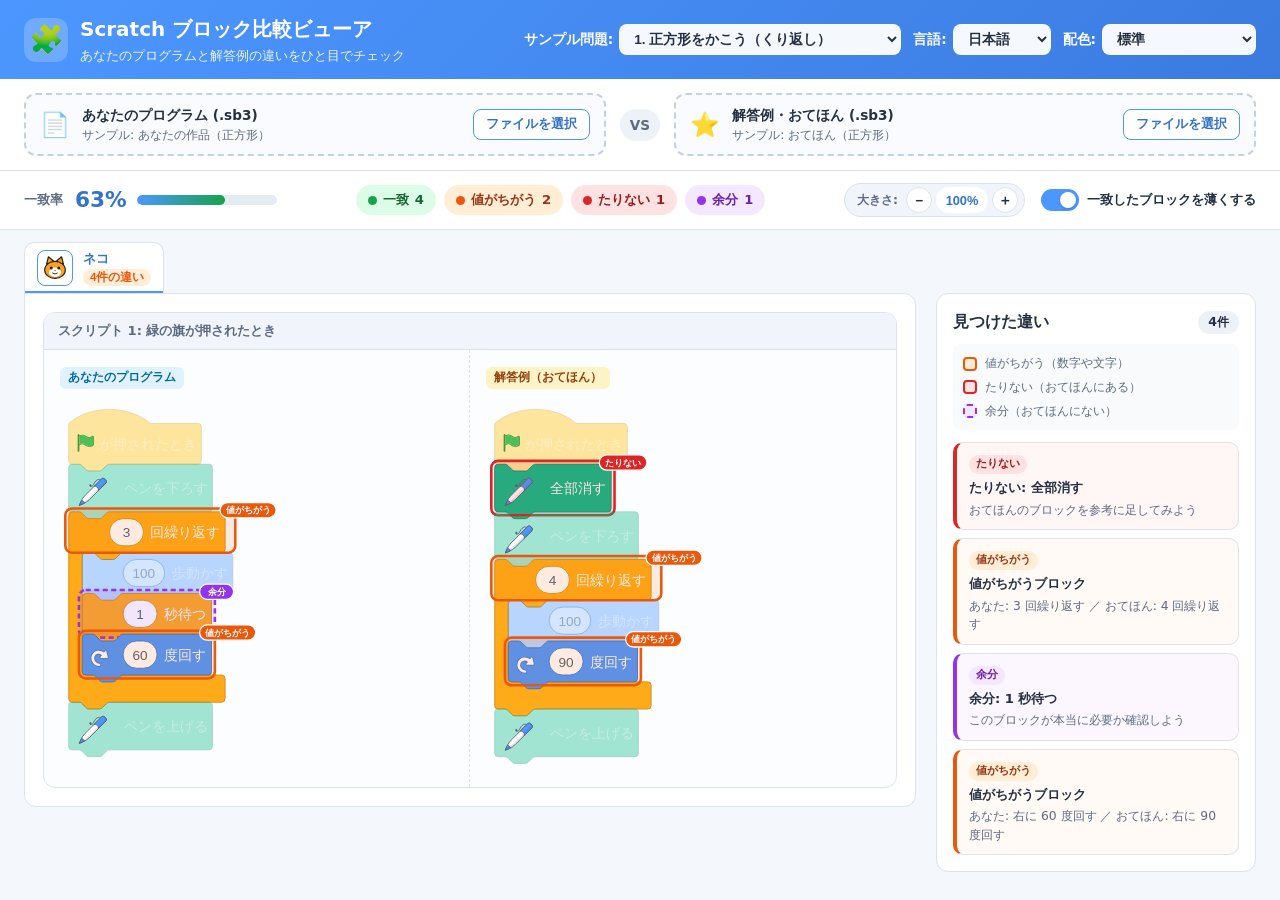
==== scratch_diff_viewer/index.html @ 514fda97 "Add files via upload" ====
<!DOCTYPE html>
<html lang="ja">
<head>
  <meta charset="UTF-8" />
  <meta name="viewport" content="width=device-width, initial-scale=1.0" />
  <title>Scratch ブロック比較ビューア</title>
  <link rel="stylesheet" href="styles.css" />
</head>
<body>
  <header class="app-header">
    <div class="header-left">
      <div class="logo-badge">
        <span class="logo-icon">🧩</span>
        <div>
          <h1>Scratch ブロック比較ビューア</h1>
          <p class="subtitle">あなたのプログラムと解答例の違いをひと目でチェック</p>
        </div>
      </div>
    </div>
    <div class="header-controls">
      <label class="control-group">
        <span>サンプル問題:</span>
        <select id="preset-select">
          <option value="square">1. 正方形をかこう（くり返し）</option>
          <option value="arrow_move">2. 矢印キーで動かそう（条件分岐）</option>
          <option value="coin_score">3. コインでスコアを増やそう（変数）</option>
        </select>
      </label>
      <label class="control-group">
        <span>言語:</span>
        <select id="lang-select">
          <option value="ja" selected>日本語</option>
          <option value="ja_hira">にほんご</option>
          <option value="en">English</option>
        </select>
      </label>
      <label class="control-group">
        <span>配色:</span>
        <select id="style-select">
          <option value="scratch3" selected>標準</option>
          <option value="scratch3-high-contrast">ハイコントラスト</option>
        </select>
      </label>
    </div>
  </header>

  <section class="upload-bar">
    <div class="drop-zone" id="student-drop-zone" data-role="student">
      <input type="file" id="student-file-input" accept=".sb3" hidden />
      <div class="drop-icon">📄</div>
      <div class="drop-text">
        <strong>あなたのプログラム (.sb3)</strong>
        <span id="student-file-name">サンプル: あなたの作品（正方形）</span>
      </div>
      <button type="button" class="btn-outline" id="student-browse-btn">ファイルを選択</button>
    </div>

    <div class="vs-badge">VS</div>

    <div class="drop-zone" id="model-drop-zone" data-role="model">
      <input type="file" id="model-file-input" accept=".sb3" hidden />
      <div class="drop-icon">⭐</div>
      <div class="drop-text">
        <strong>解答例・おてほん (.sb3)</strong>
        <span id="model-file-name">サンプル: おてほん（正方形）</span>
      </div>
      <button type="button" class="btn-outline" id="model-browse-btn">ファイルを選択</button>
    </div>
  </section>

  <section class="summary-bar" id="summary-bar">
    <div class="score-box">
      <div class="score-label">一致率</div>
      <div class="score-value-row">
        <span class="score-number" id="match-rate">--%</span>
        <div class="progress-track">
          <div class="progress-fill" id="match-progress" style="width: 0%"></div>
        </div>
      </div>
    </div>

    <div class="stat-pills">
      <div class="stat-pill stat-match">
        <span class="dot"></span>
        <span>一致</span>
        <strong id="count-match">0</strong>
      </div>
      <div class="stat-pill stat-diff-param">
        <span class="dot"></span>
        <span>値がちがう</span>
        <strong id="count-diff-param">0</strong>
      </div>
      <div class="stat-pill stat-missing">
        <span class="dot"></span>
        <span>たりない</span>
        <strong id="count-missing">0</strong>
      </div>
      <div class="stat-pill stat-extra">
        <span class="dot"></span>
        <span>余分</span>
        <strong id="count-extra">0</strong>
      </div>
    </div>

    <div class="view-toggles">
      <div class="zoom-controls" aria-label="ブロックの大きさ">
        <span class="zoom-label">大きさ:</span>
        <button type="button" class="zoom-btn" id="zoom-out-btn" title="小さくする">－</button>
        <button type="button" class="zoom-value-btn" id="zoom-reset-btn" title="100%に戻す">100%</button>
        <button type="button" class="zoom-btn" id="zoom-in-btn" title="大きくする">＋</button>
      </div>
      <label class="toggle-switch">
        <input type="checkbox" id="dim-matched-toggle" checked />
        <span class="toggle-slider"></span>
        <span class="toggle-label">一致したブロックを薄くする</span>
      </label>
    </div>
  </section>

  <nav class="sprite-tabs" id="sprite-tabs"></nav>

  <main class="workspace-layout">
    <section class="comparison-area" id="comparison-area">
      <!-- スクリプトペアがここに動的に描画される -->
    </section>

    <aside class="diff-sidebar" id="diff-sidebar">
      <div class="sidebar-header">
        <h2>見つけた違い</h2>
        <span class="diff-total-badge" id="diff-total-badge">0件</span>
      </div>
      <div class="legend-box">
        <div class="legend-item"><span class="legend-swatch swatch-diff"></span>値がちがう（数字や文字）</div>
        <div class="legend-item"><span class="legend-swatch swatch-missing"></span>たりない（おてほんにある）</div>
        <div class="legend-item"><span class="legend-swatch swatch-extra"></span>余分（おてほんにない）</div>
      </div>
      <ul class="diff-list" id="diff-list"></ul>
    </aside>
  </main>

  <div class="block-tooltip" id="block-tooltip" hidden></div>

  <script src="vendor/jszip.min.js"></script>
  <script src="vendor/scratchblocks.min.js"></script>
  <script src="vendor/translations-all.js"></script>
  <script src="src/presets.js"></script>
  <script src="src/sb3-parser.js"></script>
  <script src="src/diff-engine.js"></script>
  <script src="src/block-renderer.js"></script>
  <script src="src/main.js"></script>
</body>
</html>
---- scratch_diff_viewer/styles.css ----
:root {
  --scratch-blue: #4c97ff;
  --scratch-blue-dark: #3373cc;
  --bg-page: #f4f7fb;
  --bg-card: #ffffff;
  --border-color: #dce3ee;
  --text-main: #253042;
  --text-muted: #5d6b82;

  --color-match: #16a34a;
  --color-match-bg: #dcfce7;
  --color-diff: #ea580c;
  --color-diff-bg: #ffedd5;
  --color-missing: #dc2626;
  --color-missing-bg: #fee2e2;
  --color-extra: #9333ea;
  --color-extra-bg: #f3e8ff;
}

* {
  box-sizing: border-box;
}

body {
  margin: 0;
  font-family: "Hiragino Kaku Gothic ProN", "Yu Gothic UI", "Meiryo", system-ui, -apple-system, sans-serif;
  background: var(--bg-page);
  color: var(--text-main);
  line-height: 1.5;
}

/* Header */
.app-header {
  display: flex;
  flex-wrap: wrap;
  align-items: center;
  justify-content: space-between;
  gap: 16px;
  padding: 14px 24px;
  background: linear-gradient(135deg, #4c97ff 0%, #3b7be0 100%);
  color: #ffffff;
  box-shadow: 0 2px 8px rgba(37, 48, 66, 0.12);
}

.logo-badge {
  display: flex;
  align-items: center;
  gap: 12px;
}

.logo-icon {
  font-size: 28px;
  background: rgba(255, 255, 255, 0.2);
  width: 44px;
  height: 44px;
  border-radius: 12px;
  display: flex;
  align-items: center;
  justify-content: center;
}

.app-header h1 {
  margin: 0;
  font-size: 1.25rem;
  font-weight: 700;
}

.subtitle {
  margin: 2px 0 0;
  font-size: 0.8rem;
  opacity: 0.9;
}

.header-controls {
  display: flex;
  flex-wrap: wrap;
  align-items: center;
  gap: 12px;
}

.control-group {
  display: flex;
  align-items: center;
  gap: 6px;
  font-size: 0.85rem;
  font-weight: 600;
}

.control-group select {
  padding: 6px 10px;
  border-radius: 8px;
  border: 1px solid rgba(255, 255, 255, 0.35);
  background: rgba(255, 255, 255, 0.95);
  color: var(--text-main);
  font-size: 0.85rem;
  font-weight: 600;
  cursor: pointer;
}

/* Upload Bar */
.upload-bar {
  display: grid;
  grid-template-columns: 1fr auto 1fr;
  align-items: center;
  gap: 14px;
  padding: 14px 24px;
  background: #ffffff;
  border-bottom: 1px solid var(--border-color);
}

.drop-zone {
  display: flex;
  align-items: center;
  gap: 12px;
  padding: 10px 14px;
  border: 2px dashed #c4d1e5;
  border-radius: 12px;
  background: #f9fbff;
  transition: border-color 0.2s, background 0.2s;
  cursor: pointer;
}

.drop-zone:hover,
.drop-zone.drag-over {
  border-color: var(--scratch-blue);
  background: #eef5ff;
}

.drop-icon {
  font-size: 24px;
}

.drop-text {
  flex: 1;
  min-width: 0;
  display: flex;
  flex-direction: column;
}

.drop-text strong {
  font-size: 0.85rem;
  color: var(--text-main);
}

.drop-text span {
  font-size: 0.78rem;
  color: var(--text-muted);
  white-space: nowrap;
  overflow: hidden;
  text-overflow: ellipsis;
}

.btn-outline {
  padding: 6px 12px;
  border-radius: 8px;
  border: 1px solid var(--scratch-blue);
  background: #ffffff;
  color: var(--scratch-blue-dark);
  font-size: 0.8rem;
  font-weight: 700;
  cursor: pointer;
  white-space: nowrap;
}

.btn-outline:hover {
  background: #eef5ff;
}

.vs-badge {
  font-weight: 800;
  font-size: 0.85rem;
  color: var(--text-muted);
  background: #edf2f8;
  padding: 6px 10px;
  border-radius: 999px;
}

/* Summary Bar */
.summary-bar {
  display: flex;
  flex-wrap: wrap;
  align-items: center;
  justify-content: space-between;
  gap: 16px;
  padding: 12px 24px;
  background: #ffffff;
  border-bottom: 1px solid var(--border-color);
}

.score-box {
  display: flex;
  align-items: center;
  gap: 12px;
}

.score-label {
  font-size: 0.82rem;
  font-weight: 700;
  color: var(--text-muted);
}

.score-value-row {
  display: flex;
  align-items: center;
  gap: 10px;
}

.score-number {
  font-size: 1.35rem;
  font-weight: 800;
  color: var(--scratch-blue-dark);
  min-width: 52px;
}

.progress-track {
  width: 140px;
  height: 10px;
  background: #e5ebf3;
  border-radius: 999px;
  overflow: hidden;
}

.progress-fill {
  height: 100%;
  background: linear-gradient(90deg, #4c97ff, #16a34a);
  border-radius: 999px;
  transition: width 0.35s ease;
}

.stat-pills {
  display: flex;
  flex-wrap: wrap;
  gap: 8px;
}

.stat-pill {
  display: inline-flex;
  align-items: center;
  gap: 6px;
  padding: 5px 12px;
  border-radius: 999px;
  font-size: 0.82rem;
  font-weight: 600;
}

.stat-pill .dot {
  width: 9px;
  height: 9px;
  border-radius: 50%;
}

.stat-match {
  background: var(--color-match-bg);
  color: #166534;
}
.stat-match .dot { background: var(--color-match); }

.stat-diff-param {
  background: var(--color-diff-bg);
  color: #9a3412;
}
.stat-diff-param .dot { background: var(--color-diff); }

.stat-missing {
  background: var(--color-missing-bg);
  color: #991b1b;
}
.stat-missing .dot { background: var(--color-missing); }

.stat-extra {
  background: var(--color-extra-bg);
  color: #6b21a8;
}
.stat-extra .dot { background: var(--color-extra); }

/* View Toggles & Zoom Controls */
.view-toggles {
  display: flex;
  flex-wrap: wrap;
  align-items: center;
  gap: 16px;
}

.zoom-controls {
  display: inline-flex;
  align-items: center;
  gap: 4px;
  padding: 3px 6px;
  background: #f1f5fb;
  border: 1px solid var(--border-color);
  border-radius: 999px;
}

.zoom-label {
  font-size: 0.78rem;
  font-weight: 700;
  color: var(--text-muted);
  padding: 0 4px 0 6px;
}

.zoom-btn,
.zoom-value-btn {
  border: 1px solid transparent;
  background: #ffffff;
  color: var(--text-main);
  font-weight: 700;
  cursor: pointer;
  border-radius: 999px;
  transition: background 0.15s, border-color 0.15s;
}

.zoom-btn {
  width: 26px;
  height: 26px;
  display: inline-flex;
  align-items: center;
  justify-content: center;
  font-size: 0.9rem;
  line-height: 1;
  border-color: var(--border-color);
}

.zoom-value-btn {
  min-width: 52px;
  height: 26px;
  padding: 0 8px;
  font-size: 0.8rem;
  color: var(--scratch-blue-dark);
}

.zoom-btn:hover:not(:disabled),
.zoom-value-btn:hover {
  background: #e6effc;
  border-color: var(--scratch-blue);
}

.zoom-btn:disabled {
  opacity: 0.4;
  cursor: not-allowed;
}

/* Toggle Switch */
.toggle-switch {
  display: inline-flex;
  align-items: center;
  gap: 8px;
  cursor: pointer;
  font-size: 0.84rem;
  font-weight: 600;
  user-select: none;
}

.toggle-switch input {
  display: none;
}

.toggle-slider {
  position: relative;
  width: 38px;
  height: 22px;
  background: #cbd5e1;
  border-radius: 999px;
  transition: background 0.2s;
}

.toggle-slider::after {
  content: "";
  position: absolute;
  top: 3px;
  left: 3px;
  width: 16px;
  height: 16px;
  background: #ffffff;
  border-radius: 50%;
  transition: transform 0.2s;
  box-shadow: 0 1px 3px rgba(0, 0, 0, 0.2);
}

.toggle-switch input:checked + .toggle-slider {
  background: var(--scratch-blue);
}

.toggle-switch input:checked + .toggle-slider::after {
  transform: translateX(16px);
}

/* Sprite Tabs */
.sprite-tabs {
  display: flex;
  flex-wrap: wrap;
  gap: 8px;
  padding: 12px 24px 0;
}

.sprite-tab {
  display: inline-flex;
  align-items: center;
  gap: 10px;
  padding: 7px 12px;
  border: 1px solid var(--border-color);
  border-bottom: none;
  border-radius: 10px 10px 0 0;
  background: #e9eff7;
  color: var(--text-muted);
  font-size: 0.86rem;
  font-weight: 700;
  cursor: pointer;
  text-align: left;
}

.sprite-thumb-box {
  width: 36px;
  height: 36px;
  border-radius: 8px;
  background: #ffffff;
  border: 1px solid #d5dfec;
  display: flex;
  align-items: center;
  justify-content: center;
  flex-shrink: 0;
  overflow: hidden;
  padding: 2px;
}

.sprite-tab.active .sprite-thumb-box {
  border-color: var(--scratch-blue);
}

.sprite-thumb-img {
  width: 100%;
  height: 100%;
  object-fit: contain;
}

.sprite-thumb-fallback {
  font-size: 20px;
  line-height: 1;
}

.sprite-tab-meta {
  display: flex;
  flex-direction: column;
  align-items: flex-start;
  gap: 2px;
}

.sprite-tab-name {
  font-size: 0.84rem;
  line-height: 1.2;
}

.sprite-tab.active {
  background: #ffffff;
  color: var(--scratch-blue-dark);
  border-color: var(--border-color);
  box-shadow: 0 -2px 0 var(--scratch-blue) inset;
}

.sprite-tab-badge {
  font-size: 0.72rem;
  padding: 1px 7px;
  border-radius: 999px;
  font-weight: 800;
}

.sprite-tab-badge.has-diff {
  background: var(--color-diff-bg);
  color: var(--color-diff);
}

.sprite-tab-badge.all-ok {
  background: var(--color-match-bg);
  color: var(--color-match);
}

/* Workspace Layout */
.workspace-layout {
  display: grid;
  grid-template-columns: 1fr 320px;
  gap: 20px;
  padding: 0 24px 28px;
  align-items: start;
}

.comparison-area {
  display: flex;
  flex-direction: column;
  gap: 16px;
  background: #ffffff;
  border: 1px solid var(--border-color);
  border-radius: 0 12px 12px 12px;
  padding: 18px;
  min-width: 0;
  min-height: 460px;
}

.script-pair-card {
  border: 1px solid var(--border-color);
  border-radius: 12px;
  overflow: hidden;
  background: #fcfdff;
}

.script-pair-header {
  display: flex;
  align-items: center;
  justify-content: space-between;
  padding: 8px 14px;
  background: #f1f5fb;
  border-bottom: 1px solid var(--border-color);
  font-size: 0.82rem;
  font-weight: 700;
  color: var(--text-muted);
}

.script-columns {
  display: grid;
  grid-template-columns: 1fr 1fr;
}

.script-col {
  min-width: 0;
  padding: 14px 16px;
  overflow-x: auto;
}

.script-col:first-child {
  border-right: 1px dashed var(--border-color);
}

.col-label {
  display: inline-block;
  font-size: 0.74rem;
  font-weight: 800;
  padding: 2px 8px;
  border-radius: 6px;
  margin-bottom: 10px;
}

.col-label.student {
  background: #e0f2fe;
  color: #0369a1;
}

.col-label.model {
  background: #fef3c7;
  color: #92400e;
}

.empty-script-placeholder {
  padding: 28px 16px;
  border: 2px dashed #f5b8b8;
  border-radius: 10px;
  background: #fff5f5;
  color: #b91c1c;
  font-size: 0.85rem;
  font-weight: 700;
  text-align: center;
}

/* SVG Diff Styling */
.svg-container svg {
  display: block;
  max-width: none;
  height: auto;
  overflow: visible;
}

.dim-matched .diff-block-match > path,
.dim-matched .diff-block-match > text,
.dim-matched .diff-block-match > g:not(.diff-script-group) {
  opacity: 0.38;
  transition: opacity 0.2s;
}

.dim-matched .diff-block-match:hover > path,
.dim-matched .diff-block-match:hover > text,
.dim-matched .diff-block-match:hover > g:not(.diff-script-group) {
  opacity: 0.92;
}

.diff-overlay-rect {
  pointer-events: none;
  transition: stroke-width 0.15s, opacity 0.15s;
}

.diff-overlay-diff_param {
  fill: rgba(234, 88, 12, 0.12);
  stroke: #ea580c;
  stroke-width: 3px;
}

.diff-overlay-missing {
  fill: rgba(220, 38, 38, 0.12);
  stroke: #dc2626;
  stroke-width: 3px;
}

.diff-overlay-extra {
  fill: rgba(147, 51, 234, 0.12);
  stroke: #9333ea;
  stroke-width: 3px;
  stroke-dasharray: 6 4;
}

.diff-linked-active .diff-overlay-rect {
  stroke-width: 5px;
  filter: drop-shadow(0 0 6px rgba(76, 151, 255, 0.85));
}

.diff-pulse {
  animation: pulseHighlight 1.2s ease-in-out 2;
}

@keyframes pulseHighlight {
  0%, 100% { filter: drop-shadow(0 0 0 rgba(234, 88, 12, 0)); }
  50% { filter: drop-shadow(0 0 12px rgba(234, 88, 12, 0.95)); }
}

.diff-pill-bg {
  rx: 8;
  ry: 8;
}

.diff-pill-text {
  font-family: "Hiragino Kaku Gothic ProN", "Yu Gothic UI", sans-serif;
  font-size: 11px;
  font-weight: 800;
  fill: #ffffff;
  pointer-events: none;
}

/* Diff Sidebar */
.diff-sidebar {
  background: #ffffff;
  border: 1px solid var(--border-color);
  border-radius: 12px;
  padding: 16px;
  position: sticky;
  top: 16px;
  max-height: calc(100vh - 32px);
  overflow-y: auto;
}

.sidebar-header {
  display: flex;
  align-items: center;
  justify-content: space-between;
  margin-bottom: 10px;
}

.sidebar-header h2 {
  margin: 0;
  font-size: 1rem;
}

.diff-total-badge {
  background: #edf2f8;
  color: var(--text-main);
  font-size: 0.78rem;
  font-weight: 800;
  padding: 2px 10px;
  border-radius: 999px;
}

.legend-box {
  display: flex;
  flex-direction: column;
  gap: 5px;
  padding: 10px;
  background: #f8fafc;
  border-radius: 8px;
  margin-bottom: 12px;
  font-size: 0.78rem;
  color: var(--text-muted);
}

.legend-item {
  display: flex;
  align-items: center;
  gap: 8px;
}

.legend-swatch {
  width: 14px;
  height: 14px;
  border-radius: 4px;
  display: inline-block;
}

.swatch-diff { background: var(--color-diff-bg); border: 2px solid var(--color-diff); }
.swatch-missing { background: var(--color-missing-bg); border: 2px solid var(--color-missing); }
.swatch-extra { background: var(--color-extra-bg); border: 2px dashed var(--color-extra); }

.diff-list {
  list-style: none;
  margin: 0;
  padding: 0;
  display: flex;
  flex-direction: column;
  gap: 8px;
}

.diff-item {
  padding: 10px 12px;
  border-radius: 10px;
  border: 1px solid var(--border-color);
  cursor: pointer;
  transition: transform 0.12s, box-shadow 0.12s;
  font-size: 0.82rem;
}

.diff-item:hover {
  transform: translateY(-1px);
  box-shadow: 0 3px 10px rgba(37, 48, 66, 0.08);
}

.diff-item.type-diff_param { border-left: 4px solid var(--color-diff); background: #fffaf5; }
.diff-item.type-missing { border-left: 4px solid var(--color-missing); background: #fff6f6; }
.diff-item.type-extra { border-left: 4px solid var(--color-extra); background: #fbf6ff; }

.diff-item-tag {
  display: inline-block;
  font-size: 0.7rem;
  font-weight: 800;
  padding: 1px 7px;
  border-radius: 999px;
  margin-bottom: 4px;
}

.type-diff_param .diff-item-tag { background: var(--color-diff-bg); color: #9a3412; }
.type-missing .diff-item-tag { background: var(--color-missing-bg); color: #991b1b; }
.type-extra .diff-item-tag { background: var(--color-extra-bg); color: #6b21a8; }

.diff-item-title {
  font-weight: 700;
  color: var(--text-main);
}

.diff-item-detail {
  margin-top: 3px;
  font-size: 0.77rem;
  color: var(--text-muted);
}

.diff-empty-ok {
  padding: 20px 12px;
  text-align: center;
  background: var(--color-match-bg);
  color: #166534;
  border-radius: 10px;
  font-weight: 700;
  font-size: 0.88rem;
}

/* Floating Tooltip */
.block-tooltip {
  position: fixed;
  z-index: 1000;
  max-width: 280px;
  padding: 8px 12px;
  border-radius: 8px;
  background: #1e293b;
  color: #ffffff;
  font-size: 0.78rem;
  line-height: 1.45;
  box-shadow: 0 6px 18px rgba(0, 0, 0, 0.22);
  pointer-events: none;
}

@media (max-width: 1024px) {
  .workspace-layout {
    grid-template-columns: 1fr;
  }
  .diff-sidebar {
    position: static;
    max-height: none;
  }
}

@media (max-width: 768px) {
  .upload-bar {
    grid-template-columns: 1fr;
  }
  .vs-badge {
    justify-self: center;
  }
  .script-columns {
    grid-template-columns: 1fr;
  }
  .script-col:first-child {
    border-right: none;
    border-bottom: 1px dashed var(--border-color);
  }
}
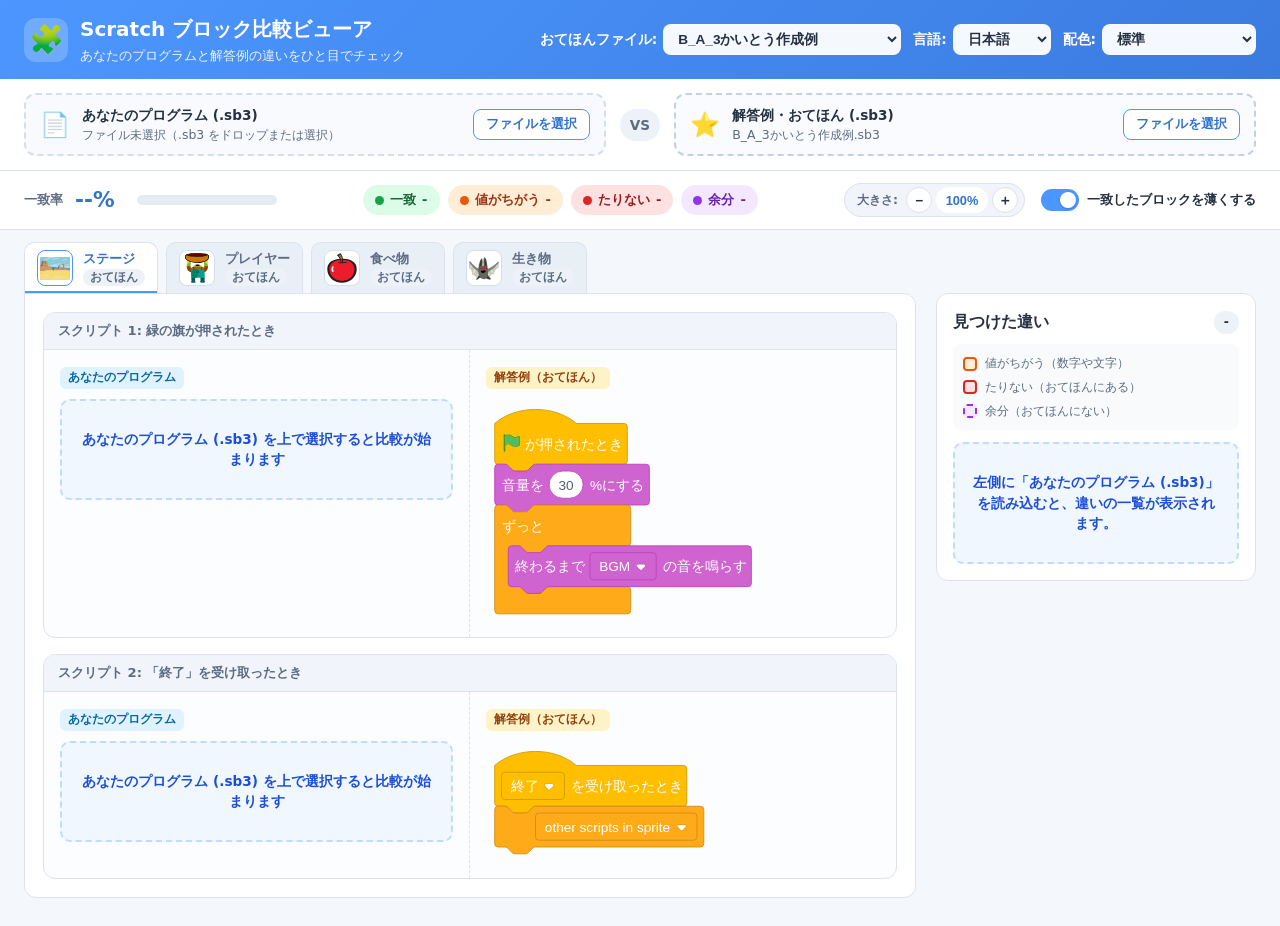
==== commit caf699f4: "Add files via upload" ====
--- a/scratch_diff_viewer/index.html
+++ b/scratch_diff_viewer/index.html
@@ -18,14 +18,11 @@
       </div>
     </div>
     <div class="header-controls">
-      <label class="control-group">
-        <span>サンプル問題:</span>
-        <select id="preset-select">
-          <option value="square">1. 正方形をかこう（くり返し）</option>
-          <option value="arrow_move">2. 矢印キーで動かそう（条件分岐）</option>
-          <option value="coin_score">3. コインでスコアを増やそう（変数）</option>
-        </select>
-      </label>
+      <div class="control-group model-selector-group">
+        <label for="model-select">おてほんファイル:</label>
+        <select id="model-select"></select>
+        <button type="button" class="btn-header-danger" id="delete-saved-model-btn" title="このマイおてほんを削除" hidden>削除</button>
+      </div>
       <label class="control-group">
         <span>言語:</span>
         <select id="lang-select">
@@ -45,26 +42,32 @@
   </header>
 
   <section class="upload-bar">
-    <div class="drop-zone" id="student-drop-zone" data-role="student">
+    <div class="drop-zone is-empty" id="student-drop-zone" data-role="student">
       <input type="file" id="student-file-input" accept=".sb3" hidden />
       <div class="drop-icon">📄</div>
       <div class="drop-text">
         <strong>あなたのプログラム (.sb3)</strong>
-        <span id="student-file-name">サンプル: あなたの作品（正方形）</span>
+        <span id="student-file-name">ファイル未選択（.sb3 をドロップまたは選択）</span>
       </div>
-      <button type="button" class="btn-outline" id="student-browse-btn">ファイルを選択</button>
+      <div class="drop-actions">
+        <button type="button" class="btn-icon-clear" id="student-clear-btn" title="選択を解除" hidden>✕</button>
+        <button type="button" class="btn-outline" id="student-browse-btn">ファイルを選択</button>
+      </div>
     </div>
 
     <div class="vs-badge">VS</div>
 
-    <div class="drop-zone" id="model-drop-zone" data-role="model">
+    <div class="drop-zone is-empty" id="model-drop-zone" data-role="model">
       <input type="file" id="model-file-input" accept=".sb3" hidden />
       <div class="drop-icon">⭐</div>
       <div class="drop-text">
         <strong>解答例・おてほん (.sb3)</strong>
-        <span id="model-file-name">サンプル: おてほん（正方形）</span>
+        <span id="model-file-name">おてほん未選択</span>
       </div>
-      <button type="button" class="btn-outline" id="model-browse-btn">ファイルを選択</button>
+      <div class="drop-actions">
+        <button type="button" class="btn-save-model" id="save-model-btn" title="このおてほんをブラウザに保存" hidden>★ 保存</button>
+        <button type="button" class="btn-outline" id="model-browse-btn">ファイルを選択</button>
+      </div>
     </div>
   </section>
 
@@ -139,11 +142,13 @@
   </main>
 
   <div class="block-tooltip" id="block-tooltip" hidden></div>
+  <div class="toast-banner" id="toast-banner" hidden></div>
 
   <script src="vendor/jszip.min.js"></script>
   <script src="vendor/scratchblocks.min.js"></script>
   <script src="vendor/translations-all.js"></script>
-  <script src="src/presets.js"></script>
+  <script src="src/models-data.js"></script>
+  <script src="src/model-storage.js"></script>
   <script src="src/sb3-parser.js"></script>
   <script src="src/diff-engine.js"></script>
   <script src="src/block-renderer.js"></script>
--- a/scratch_diff_viewer/styles.css
+++ b/scratch_diff_viewer/styles.css
@@ -19,6 +19,10 @@
 
 * {
   box-sizing: border-box;
+}
+
+[hidden] {
+  display: none !important;
 }
 
 body {
@@ -97,6 +101,27 @@
   cursor: pointer;
 }
 
+.model-selector-group select {
+  min-width: 185px;
+  max-width: 260px;
+}
+
+.btn-header-danger {
+  padding: 5px 10px;
+  border-radius: 8px;
+  border: 1px solid rgba(255, 255, 255, 0.55);
+  background: rgba(220, 38, 38, 0.88);
+  color: #ffffff;
+  font-size: 0.78rem;
+  font-weight: 700;
+  cursor: pointer;
+  white-space: nowrap;
+}
+
+.btn-header-danger:hover {
+  background: #b91c1c;
+}
+
 /* Upload Bar */
 .upload-bar {
   display: grid;
@@ -124,6 +149,55 @@
 .drop-zone.drag-over {
   border-color: var(--scratch-blue);
   background: #eef5ff;
+}
+
+.drop-zone.is-empty {
+  background: #f8fafd;
+  border-color: #d3deee;
+}
+
+.drop-actions {
+  display: flex;
+  align-items: center;
+  gap: 6px;
+  flex-shrink: 0;
+}
+
+.btn-save-model {
+  padding: 6px 10px;
+  border-radius: 8px;
+  border: 1px solid #f59e0b;
+  background: #fffbeb;
+  color: #b45309;
+  font-size: 0.78rem;
+  font-weight: 700;
+  cursor: pointer;
+  white-space: nowrap;
+}
+
+.btn-save-model:hover {
+  background: #fef3c7;
+}
+
+.btn-icon-clear {
+  width: 28px;
+  height: 28px;
+  border-radius: 8px;
+  border: 1px solid var(--border-color);
+  background: #ffffff;
+  color: var(--text-muted);
+  font-size: 0.82rem;
+  font-weight: 700;
+  cursor: pointer;
+  display: inline-flex;
+  align-items: center;
+  justify-content: center;
+}
+
+.btn-icon-clear:hover {
+  background: #fee2e2;
+  color: #b91c1c;
+  border-color: #fca5a5;
 }
 
 .drop-icon {
@@ -473,6 +547,11 @@
   color: var(--color-match);
 }
 
+.sprite-tab-badge.preview-only {
+  background: #edf2f8;
+  color: var(--text-muted);
+}
+
 /* Workspace Layout */
 .workspace-layout {
   display: grid;
@@ -558,12 +637,29 @@
   text-align: center;
 }
 
+.preview-hint-placeholder {
+  padding: 28px 16px;
+  border: 2px dashed #bfdbfe;
+  border-radius: 10px;
+  background: #f0f7ff;
+  color: #1d4ed8;
+  font-size: 0.85rem;
+  font-weight: 700;
+  text-align: center;
+}
+
 /* SVG Diff Styling */
 .svg-container svg {
   display: block;
   max-width: none;
   height: auto;
   overflow: visible;
+}
+
+.comparison-area.preview-mode .diff-block-match > path,
+.comparison-area.preview-mode .diff-block-match > text,
+.comparison-area.preview-mode .diff-block-match > g:not(.diff-script-group) {
+  opacity: 1;
 }
 
 .dim-matched .diff-block-match > path,
@@ -766,6 +862,20 @@
   line-height: 1.45;
   box-shadow: 0 6px 18px rgba(0, 0, 0, 0.22);
   pointer-events: none;
+}
+
+.toast-banner {
+  position: fixed;
+  bottom: 20px;
+  right: 24px;
+  z-index: 1100;
+  padding: 10px 16px;
+  border-radius: 10px;
+  background: #1e293b;
+  color: #ffffff;
+  font-size: 0.84rem;
+  font-weight: 700;
+  box-shadow: 0 6px 20px rgba(15, 23, 42, 0.25);
 }
 
 @media (max-width: 1024px) {
